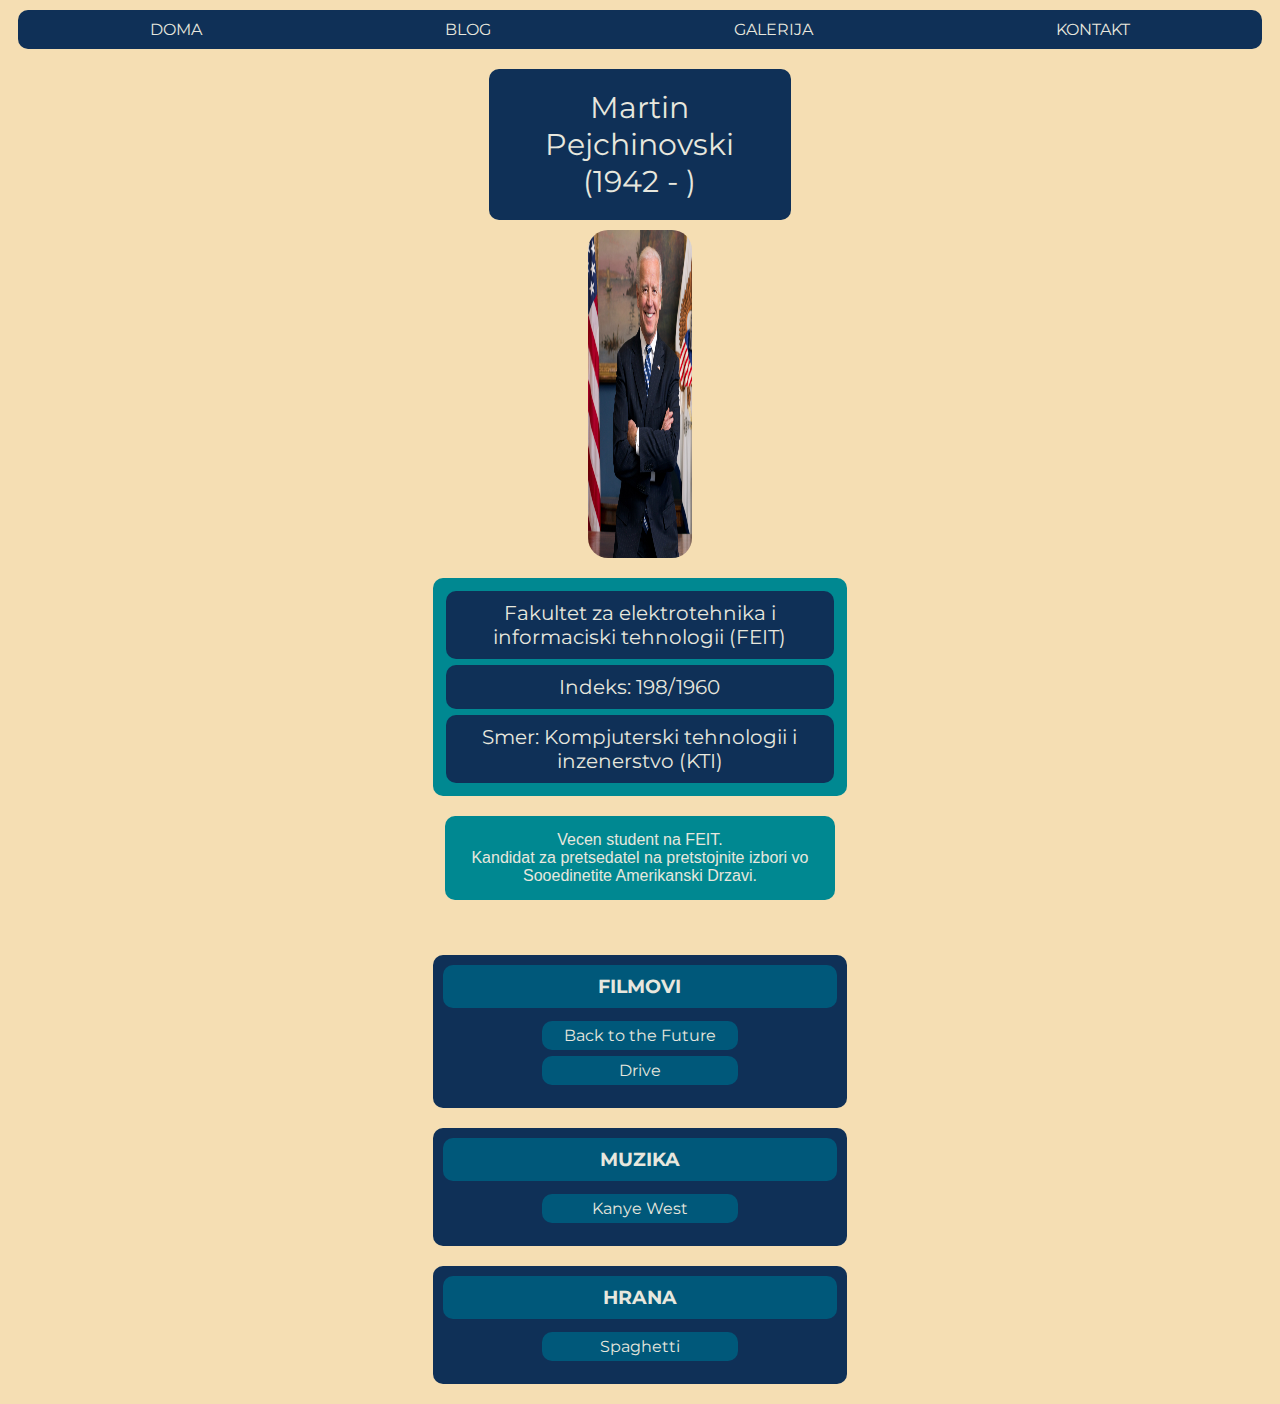
==== index.html @ 0a4e28d9 "commit" ====
<html>

<head>
    <title>Doma</title>
    <link rel="stylesheet" href="style.css">
    <link href="https://fonts.googleapis.com/css2?family=Montserrat:wght@500&display=swap" rel="stylesheet">
</head>

<body>
    <header>
        <nav>
            <a href="index.html">
                <li>Doma</li>
            </a>
            <a href="blog.html">
                <li>Blog</li>
            </a>
            <a href="galerija.html">
                <li>Galerija</li>
            </a>
            <a href="kontakt.html">
                <li>Kontakt</li>
            </a>
        </nav>
    </header>
    <main class="main">
        <div class="main-center">
            <section id="cv">
                <div id="ime">
                    Martin Pejchinovski <br />
                    (1942 - )
                </div>
                <img src="images/joebiden.jpg" />
                <div id="edukacija">
                    <span class="infoText">
                        Fakultet za elektrotehnika i informaciski tehnologii (FEIT)
                    </span>
                    <span class="infoText">
                        Indeks: 198/1960
                    </span>
                    <span class="infoText">
                        Smer: Kompjuterski tehnologii i inzenerstvo (KTI)
                    </span>
                </div>
                <div id="interesenText">
                    <span class="infoText">
                        Vecen student na FEIT. <br />
                        Kandidat za pretsedatel na pretstojnite izbori vo
                        Sooedinetite
                        Amerikanski Drzavi.
                    </span>
                </div>
            </section>
            <section class="layout" id="omileni">
                <section id="filmovi">
                    <h3>
                        filmovi
                    </h3>
                    <a class="infoText" href="https://en.wikipedia.org/wiki/Back_to_the_Future">Back to the Future</a>
                    <span>Drive</span>
                </section>
                <section id="muzika">
                    <h3>
                        muzika
                    </h3>
                    <a class="infoText" href="https://en.wikipedia.org/wiki/Kanye_West">
                        Kanye West
                    </a>
                </section>
                <section id="hrana">
                    <h3>
                        Hrana
                    </h3>
                    <span>Spaghetti</span>
                </section>
            </section>
        </div>
    </main>
</body>

</html>
---- style.css ----
* {
    font-family: Verdana, Geneva, Tahoma, sans-serif;
}

body {
    background-color: wheat;
}

nav {
    display: flex;
    flex-direction: row;
    justify-content: space-around;
    background-color: #0f3057;
    padding: 10px;
    margin: 10px;
    border-radius: 10px;
}

li {
    list-style-type: none;
    font-family: 'Montserrat', sans-serif;
    text-transform: uppercase;
    color: #e7e7de;
}

a {
    text-decoration: none;
    color: inherit;
}

.main {
    display: grid;
    grid-template-areas: 'left center right';
    grid-template-columns: 20% 60% 20%;
    margin: 10px;
}

.main-center {
    grid-area: center;
    border-radius: 10px;
    display: flex;
    flex-direction: column;
    align-items: center;
    justify-content: space-around;
}

#cv {
    text-align: center;
    padding: 5px;
    display: flex;
    flex-direction: column;
    align-items: center;
    margin: 10px;
}

#ime {
    font-size: 30px;
    padding: 20px;
    color: e7e7de;
    background-color: #0f3057;
    margin: 10px;
    margin-top: -5px;
    border-radius: 10px;
    font-family: 'Montserrat', sans-serif;
    width: 40%;
}

.layout {
    border-radius: 10px;
    color: ff9642;
    display: flex;
    flex-direction: column;
    width: 100%;
    align-items: center;
}

.layout section {
    display: flex;
    text-align: center;
    flex-direction: column;
    background-color: #0f3057;
    color: #e7e7de;
    padding: 20px;
    margin: 10px;
    border-radius: 10px;
    width: 50%;
    align-items: center;
}

.layout section span {
    font-family: 'Montserrat', sans-serif;
    padding: 5px;
    margin: 3px;
    border-radius: 10px;
    width: 50%;
    background-color: #00587a;
}

.layout section a {
    font-family: 'Montserrat', sans-serif;
    padding: 5px;
    margin: 3px;
    border-radius: 10px;
    width: 50%;
    background-color: #00587a;
}

.infoText {
    color: #e7e7de;
}

h3 {
    bottom: 10px;
    position: relative;
    text-transform: uppercase;
    background-color: #00587a;
    border-radius: 10px;
    padding: 10px;
    margin: 0px;
    font-family: 'Montserrat', sans-serif;
    width: 100%;
}

#cv img {
    max-width: 40%;
    max-height: 40%;
    border-radius: 20px;
}

#edukacija {
    width: 60%;
    border-radius: 10px;
    display: flex;
    flex-direction: column;
    padding: 10px;
    margin: 20px;
    background-color: #008891;
}

#edukacija span {
    padding: 10px;
    font-family: Montserrat;
    font-size: 20px;
    margin: 3px;
    background-color: #0f3057;
    border-radius: 10px;
}

#email a {
    width: 100%;
}

#phoneNo span {
    width: 30%;
}

#interesenText {
    background-color: #008891;
    padding: 15px;
    border-radius: 10px;
    width: 55%;
}

#galerija {
    grid-area: center;
    display: flex;
    flex-wrap: wrap;
    flex-direction: column;
    margin: 10px;
    padding: 10px;
    overflow: hidden;
}

#galerija img {
    width: 250px;
    margin: 10px;
    height: 250px;
    border-radius: 10px;
}

.post {
    align-self: center;
    width: 300px;
    display: flex;
    flex-direction: column;
    margin: 3px;
    border-radius: 10px;
    border: 3px solid #0f3057;
}

.post input {
    align-self: center;
    width: 50%;
}

.post img {
    align-self: center;
}

.post button {
    width: 25%;
    align-self: center;
}

#date {
    font-size: 10px;
    align-self: center;
    padding: 10px;
}

#comment-section {
    display: flex;
    flex-direction: column;
    padding: 10px;
}

#com {
    align-self: center;
}
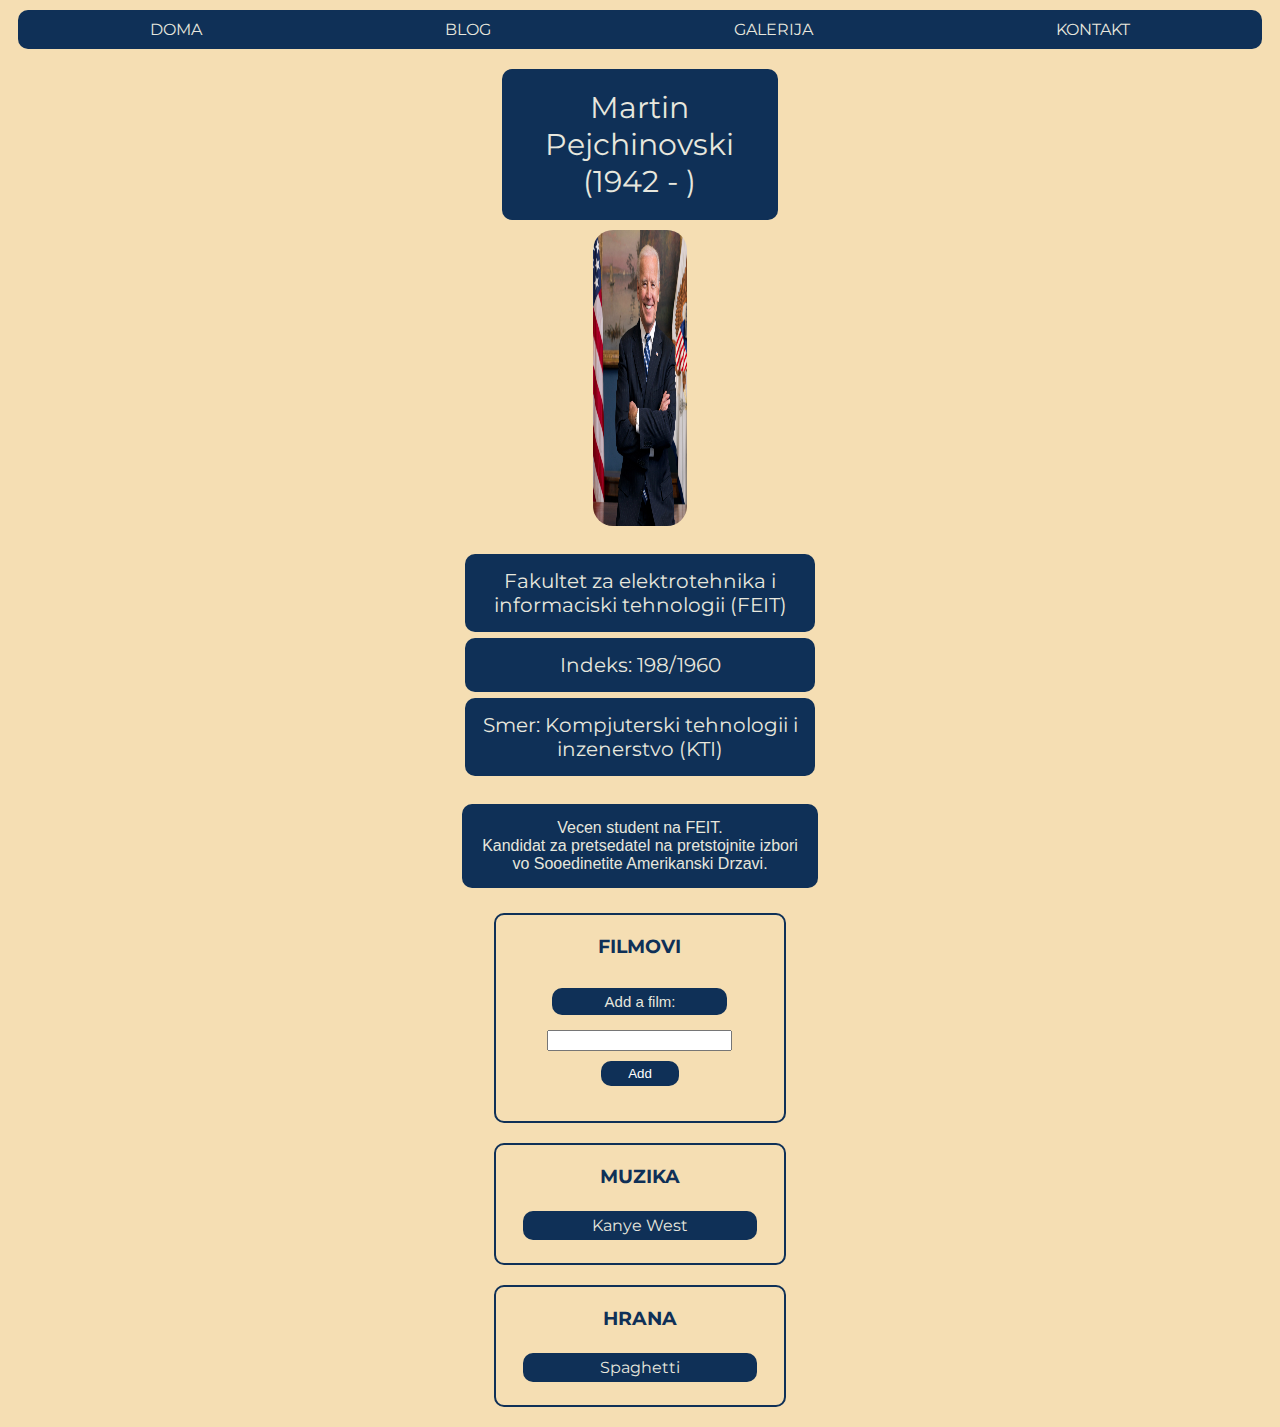
==== commit bbe6f523: "" ====
--- a/index.html
+++ b/index.html
@@ -3,6 +3,10 @@
 <head>
     <title>Doma</title>
     <link rel="stylesheet" href="style.css">
+    <script src="scripts/films.js">
+    </script>
+    <script src="scripts/config.js">
+    </script>
     <link href="https://fonts.googleapis.com/css2?family=Montserrat:wght@500&display=swap" rel="stylesheet">
 </head>
 
@@ -52,12 +56,17 @@
                 </div>
             </section>
             <section class="layout" id="omileni">
-                <section id="filmovi">
+                <section id="film-section">
                     <h3>
                         filmovi
                     </h3>
-                    <a class="infoText" href="https://en.wikipedia.org/wiki/Back_to_the_Future">Back to the Future</a>
-                    <span>Drive</span>
+                    <div id="add-film">
+                        <span>Add a film:</span>
+                        <input id="film-input" type="text" />
+                        <button id="film-submit">Add</button>
+                    </div>
+                    <div class="films">
+                    </div>
                 </section>
                 <section id="muzika">
                     <h3>
@@ -71,11 +80,13 @@
                     <h3>
                         Hrana
                     </h3>
-                    <span>Spaghetti</span>
+                    <a class="infoText" href="https://en.wikipedia.org/wiki/Spaghetti">
+                        Spaghetti
+                    </a>
                 </section>
             </section>
         </div>
     </main>
 </body>
 
-</html>+</html>
--- a/style.css
+++ b/style.css
@@ -31,7 +31,7 @@
 .main {
     display: grid;
     grid-template-areas: 'left center right';
-    grid-template-columns: 20% 60% 20%;
+    grid-template-columns: 25% 50% 25%;
     margin: 10px;
 }
 
@@ -78,22 +78,22 @@
     display: flex;
     text-align: center;
     flex-direction: column;
-    background-color: #0f3057;
     color: #e7e7de;
     padding: 20px;
     margin: 10px;
     border-radius: 10px;
-    width: 50%;
+    width: 40%;
     align-items: center;
-}
-
-.layout section span {
+    border: 2px solid #0f3057;;
+}
+
+.filmTitle {
     font-family: 'Montserrat', sans-serif;
-    padding: 5px;
-    margin: 3px;
-    border-radius: 10px;
-    width: 50%;
-    background-color: #00587a;
+    font-size: 20px;
+    padding: 5px;
+    margin: 10px;
+    border-radius: 10px;
+    width: 90%;
 }
 
 .layout section a {
@@ -101,8 +101,12 @@
     padding: 5px;
     margin: 3px;
     border-radius: 10px;
-    width: 50%;
-    background-color: #00587a;
+    width: 90%;
+    background-color: #0f3057;;
+}
+
+.layout section span {
+    background-color: #0f3057;
 }
 
 .infoText {
@@ -113,12 +117,12 @@
     bottom: 10px;
     position: relative;
     text-transform: uppercase;
-    background-color: #00587a;
     border-radius: 10px;
     padding: 10px;
     margin: 0px;
     font-family: 'Montserrat', sans-serif;
     width: 100%;
+    color: #0f3057;
 }
 
 #cv img {
@@ -132,13 +136,12 @@
     border-radius: 10px;
     display: flex;
     flex-direction: column;
-    padding: 10px;
-    margin: 20px;
-    background-color: #008891;
+    padding: 15px;
+    margin: 10px;
 }
 
 #edukacija span {
-    padding: 10px;
+    padding: 15px;
     font-family: Montserrat;
     font-size: 20px;
     margin: 3px;
@@ -155,7 +158,7 @@
 }
 
 #interesenText {
-    background-color: #008891;
+    background-color: #0f3057;
     padding: 15px;
     border-radius: 10px;
     width: 55%;
@@ -171,13 +174,6 @@
     overflow: hidden;
 }
 
-#galerija img {
-    width: 250px;
-    margin: 10px;
-    height: 250px;
-    border-radius: 10px;
-}
-
 .post {
     align-self: center;
     width: 300px;
@@ -195,6 +191,9 @@
 
 .post img {
     align-self: center;
+    width: 87%;
+    margin: 10px;
+    border-radius: 10px;
 }
 
 .post button {
@@ -216,4 +215,209 @@
 
 #com {
     align-self: center;
+}
+
+#comment-text {
+    word-wrap: break-word;
+    color: #0f3057;
+    font-size: 17px;
+    background-color: #0f3057;
+    color: white;
+    border-radius: 10px;
+    padding: 10px;
+    margin-bottom: 5px;
+}
+
+#comment-time,
+#comment-date {
+    font-size: 15px;
+}
+
+#comment {
+    border: 2px solid #0f3057;
+    padding: 5px;
+    border-radius: 10px;
+}
+
+#thumbs {
+    align-self: center;
+    display: flex;
+}
+
+#thumbs img {
+    width: 40px;
+    height: 40px;
+}
+
+#thumbs span {
+    align-self: center;
+}
+
+#post-text-input {
+    width: 80%;
+    margin-bottom: 10px;
+    padding: 10px;
+    border-radius: 5px;
+    font-size: 16px;
+}
+
+#post-submit {
+    margin-bottom: 10px;
+}
+
+#blog-posts {
+    display: flex;
+    flex-direction: column;
+    border-radius: 10px;
+    width: 80%;
+    padding: 5px;
+}
+
+#blog-post {
+    border-radius: 10px;
+    border: 3px solid #0f3057;
+    width: 90%;
+    align-self: center;
+    margin: 10px;
+    padding: 15px;
+    display: flex;
+    flex-direction: column;
+}
+
+#post-text {
+    background-color: #0f3057;
+    color: beige;
+    padding: 10px;
+    border-radius: 5px;
+    margin-bottom: 6px;
+    word-wrap: break-word;
+}
+
+#post-date,
+#post-time {
+    font-size: 15px;
+}
+
+#post-user {
+    word-wrap: break-word;
+    margin-bottom: 5px;
+    color: #0f3057;
+}
+
+.main-left {
+    grid-area: left;
+    padding: 8px;
+}
+
+.sidebar {
+    height: 100%;
+    border-radius: 5px;
+    padding: 3px;
+}
+
+.sidebar-entry {
+    border: 3px solid #0f3057;
+    height: 60px;
+    padding: 10px;
+    display: grid;
+    width: 65%;
+    grid-template-areas: 'left right';
+    grid-template-columns: 60px;
+    margin: 5px;
+    border-radius: 5px;
+}
+
+.image-thumbnail-wrapper {
+    grid-area: left;
+    background-color: red;
+    height: 60px;
+    width: 60px;
+    align-self: flex-start;
+}
+
+.image-thumbnail-wrapper img {
+    height: 100%;
+    width: 100%;
+    border-radius: 5px;
+}
+
+.image-preview-info {
+    align-self: flex-start;
+    position: relative;
+    bottom: 6px;
+    padding: 5px;
+    margin-left: 3px;
+}
+
+.image-preview-info span {
+    color: #0f3057;
+}
+
+.film {
+    width: 100%;
+    display: flex;
+    flex-direction: column;
+    align-items: center;
+    align-self: center;
+    border-radius: 10px;
+    margin-bottom: 10px;
+}
+
+.film img {
+    width: 50%;
+    border-radius: 10px;
+}
+
+.film-overview {
+    width: 90%;
+    font-size: 13px;
+    padding: 15px;
+    color: #0f3057;
+    font-weight: bold;
+}
+
+#add-film {
+    display: flex;
+    flex-direction: column;
+    margin-bottom: 10px;
+}
+
+#add-film input {
+    margin: 5px;
+}
+
+#add-film button {
+    width: 40%;
+    align-self: center;
+    margin: 5px;
+    background-color: #0f3057;
+    color: white;
+    border: none;
+    border-radius: 10px;
+    padding: 5px;
+}
+
+#add-film span {
+    padding: 5px;
+    font-size: 15px;
+    border-radius: 10px;
+    margin: 10px;
+}
+
+.films {
+    width: 100%;
+    align-self: center;
+}
+
+.removebtn {
+    background-color: #0f3057;
+    color: white;
+    padding: 6px;
+    padding-bottom: 8px;
+    border-radius: 10px;
+    font-size: 10px;
+}
+
+button:hover {
+    cursor: pointer;
 }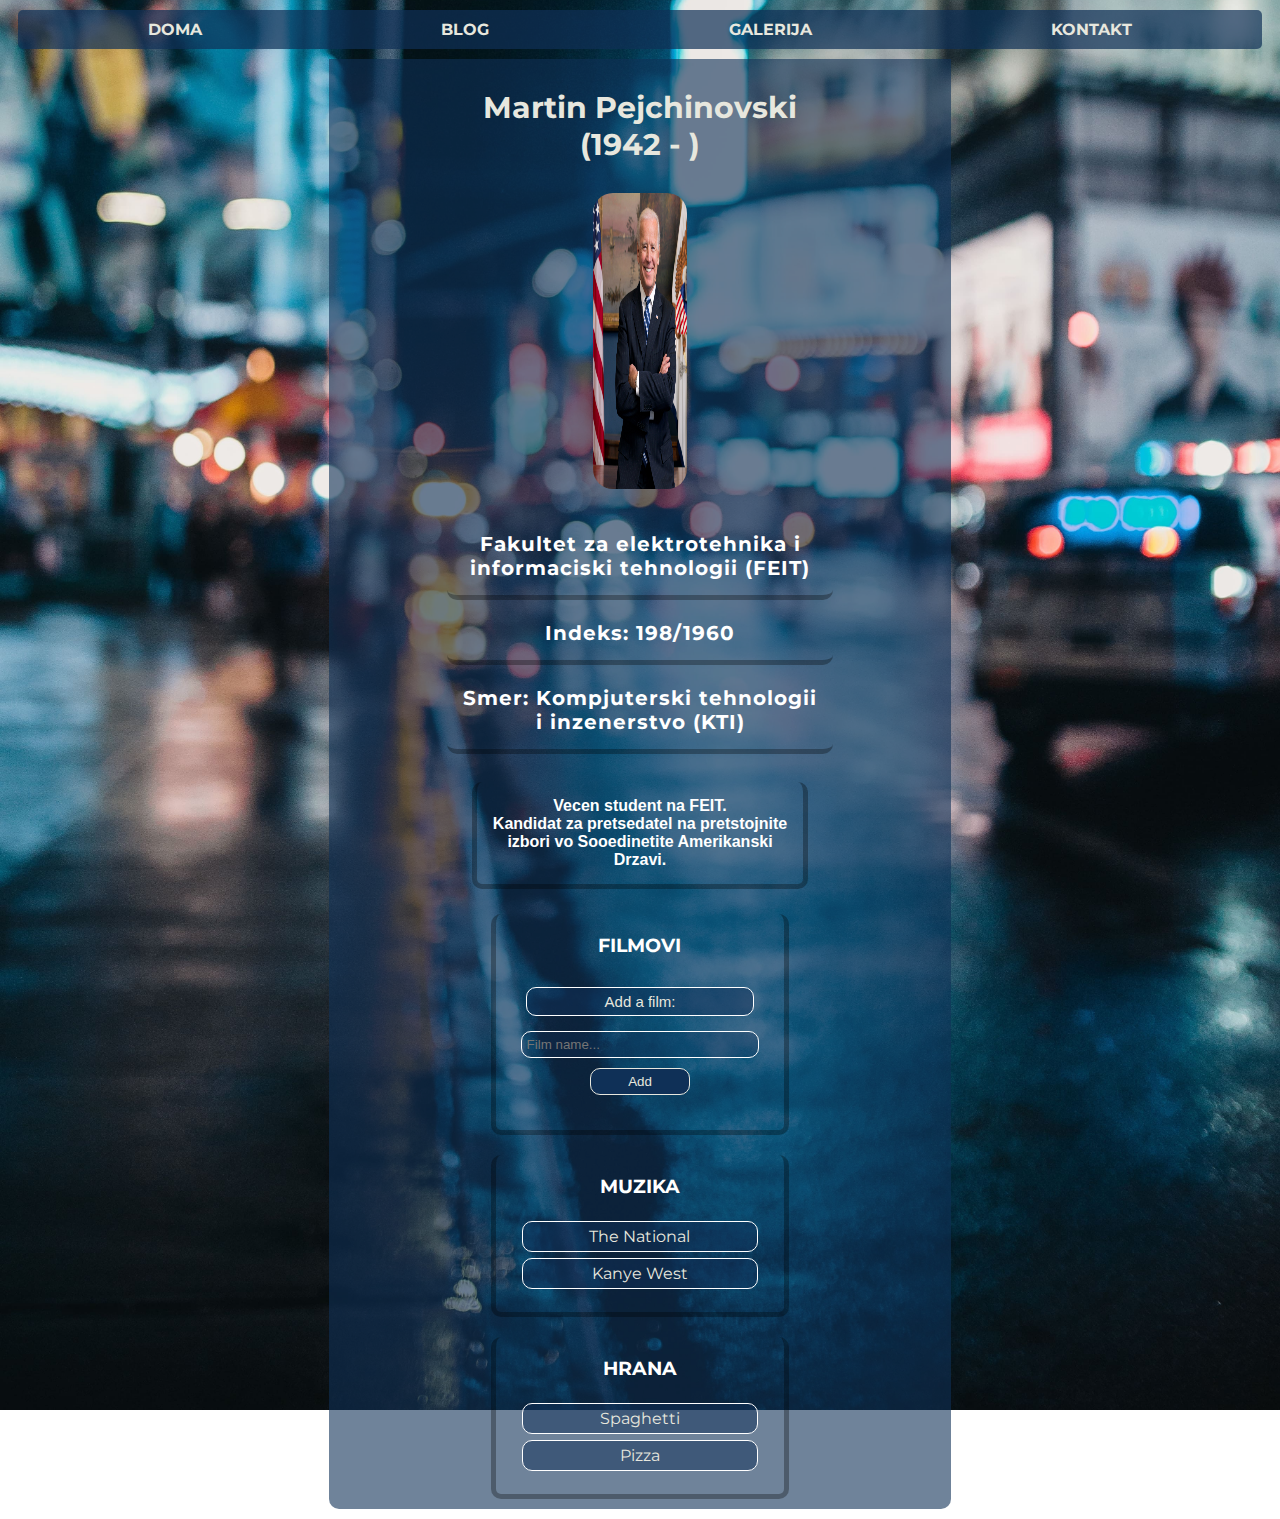
==== commit 06057b64: "" ====
--- a/index.html
+++ b/index.html
@@ -47,7 +47,7 @@
                     </span>
                 </div>
                 <div id="interesenText">
-                    <span class="infoText">
+                    <span>
                         Vecen student na FEIT. <br />
                         Kandidat za pretsedatel na pretstojnite izbori vo
                         Sooedinetite
@@ -62,7 +62,7 @@
                     </h3>
                     <div id="add-film">
                         <span>Add a film:</span>
-                        <input id="film-input" type="text" />
+                        <input id="film-input" type="text" placeholder="Film name..." />
                         <button id="film-submit">Add</button>
                     </div>
                     <div class="films">
@@ -72,6 +72,9 @@
                     <h3>
                         muzika
                     </h3>
+                    <a class="infoText" href="https://en.wikipedia.org/wiki/The_National_(band)">
+                        The National
+                    </a>
                     <a class="infoText" href="https://en.wikipedia.org/wiki/Kanye_West">
                         Kanye West
                     </a>
@@ -83,6 +86,9 @@
                     <a class="infoText" href="https://en.wikipedia.org/wiki/Spaghetti">
                         Spaghetti
                     </a>
+                    <a class="infoText" href="https://en.wikipedia.org/wiki/Pizza">
+                        Pizza
+                    </a>
                 </section>
             </section>
         </div>
--- a/style.css
+++ b/style.css
@@ -3,17 +3,19 @@
 }
 
 body {
-    background-color: wheat;
+    background: url("images/background.jpg") no-repeat fixed center;
+    background-size: cover;
 }
 
 nav {
     display: flex;
     flex-direction: row;
     justify-content: space-around;
-    background-color: #0f3057;
-    padding: 10px;
-    margin: 10px;
-    border-radius: 10px;
+    font-weight: bold;
+    padding: 10px;
+    margin: 10px;
+    background-color: rgba(15, 48, 87, 0.7);
+    border-radius: 5px;
 }
 
 li {
@@ -37,11 +39,12 @@
 
 .main-center {
     grid-area: center;
-    border-radius: 10px;
+    border-radius: 0px 0px 10px 10px;
     display: flex;
     flex-direction: column;
     align-items: center;
     justify-content: space-around;
+    background-color: rgba(15, 48, 87, 0.6);
 }
 
 #cv {
@@ -57,17 +60,17 @@
     font-size: 30px;
     padding: 20px;
     color: e7e7de;
-    background-color: #0f3057;
     margin: 10px;
     margin-top: -5px;
     border-radius: 10px;
     font-family: 'Montserrat', sans-serif;
-    width: 40%;
+    width: 100%;
+    font-weight: bold;
 }
 
 .layout {
     border-radius: 10px;
-    color: ff9642;
+    color: #ff9642;
     display: flex;
     flex-direction: column;
     width: 100%;
@@ -83,8 +86,9 @@
     margin: 10px;
     border-radius: 10px;
     width: 40%;
-    align-items: center;
-    border: 2px solid #0f3057;;
+    border-bottom: 5px solid rgba(1,1,1,0.3);
+    border-right: 5px solid rgba(1,1,1,0.3);
+    border-left: 5px solid rgba(1,1,1,0.3);
 }
 
 .filmTitle {
@@ -94,6 +98,7 @@
     margin: 10px;
     border-radius: 10px;
     width: 90%;
+    border: 1px solid white;
 }
 
 .layout section a {
@@ -102,15 +107,23 @@
     margin: 3px;
     border-radius: 10px;
     width: 90%;
-    background-color: #0f3057;;
+    background-color:rgba(15, 48, 87, 0.5);
+    border: 1px solid white;
 }
 
 .layout section span {
-    background-color: #0f3057;
+    background-color:rgba(15, 48, 87, 0.5);
+    border: 1px solid white;
+    border-radius: 10px;
+    padding: 5px;
+    padding-left: 20px;
+    padding-right: 20px;
+
 }
 
 .infoText {
-    color: #e7e7de;
+    width: 100%;
+    align-self: center;
 }
 
 h3 {
@@ -122,7 +135,8 @@
     margin: 0px;
     font-family: 'Montserrat', sans-serif;
     width: 100%;
-    color: #0f3057;
+    color: white;
+    align-self: center;
 }
 
 #cv img {
@@ -138,6 +152,8 @@
     flex-direction: column;
     padding: 15px;
     margin: 10px;
+    align-self: center;
+    font-weight: bold;
 }
 
 #edukacija span {
@@ -145,7 +161,9 @@
     font-family: Montserrat;
     font-size: 20px;
     margin: 3px;
-    background-color: #0f3057;
+    color: white;
+    border-bottom: 5px solid rgba(1,1,1,0.3);
+    letter-spacing: 1px;
     border-radius: 10px;
 }
 
@@ -158,10 +176,15 @@
 }
 
 #interesenText {
-    background-color: #0f3057;
     padding: 15px;
     border-radius: 10px;
-    width: 55%;
+    width: 50%;
+    color: white;
+    align-self: center;
+    font-weight: bold;
+    border-bottom: 5px solid rgba(1,1,1,0.3);
+    border-right: 5px solid rgba(1,1,1,0.3);
+    border-left: 5px solid rgba(1,1,1,0.3);
 }
 
 #galerija {
@@ -175,13 +198,14 @@
 }
 
 .post {
+    background-color:  rgba(15, 48, 87, 0.6);;
     align-self: center;
     width: 300px;
     display: flex;
     flex-direction: column;
-    margin: 3px;
-    border-radius: 10px;
-    border: 3px solid #0f3057;
+    margin: 10px;
+    border-radius: 10px;
+    border: 3px solid rgba(255,255,255,1);
 }
 
 .post input {
@@ -226,16 +250,18 @@
     border-radius: 10px;
     padding: 10px;
     margin-bottom: 5px;
+    border: 1px solid white;
 }
 
 #comment-time,
 #comment-date {
-    font-size: 15px;
+    font-size: 10px;
+    color: white;
 }
 
 #comment {
-    border: 2px solid #0f3057;
-    padding: 5px;
+    border: 1px solid white;
+    padding: 10px;
     border-radius: 10px;
 }
 
@@ -275,19 +301,21 @@
 
 #blog-post {
     border-radius: 10px;
-    border: 3px solid #0f3057;
+    border: 1px solid white;
     width: 90%;
     align-self: center;
     margin: 10px;
     padding: 15px;
     display: flex;
     flex-direction: column;
+    background-color: rgba(15, 48, 87, 0.6);
 }
 
 #post-text {
     background-color: #0f3057;
-    color: beige;
-    padding: 10px;
+    color: white;
+    padding: 10px;
+    border: 1px solid white;
     border-radius: 5px;
     margin-bottom: 6px;
     word-wrap: break-word;
@@ -296,12 +324,13 @@
 #post-date,
 #post-time {
     font-size: 15px;
+    color: white;
 }
 
 #post-user {
     word-wrap: break-word;
     margin-bottom: 5px;
-    color: #0f3057;
+    color: white;
 }
 
 .main-left {
@@ -313,10 +342,10 @@
     height: 100%;
     border-radius: 5px;
     padding: 3px;
+    color: white;
 }
 
 .sidebar-entry {
-    border: 3px solid #0f3057;
     height: 60px;
     padding: 10px;
     display: grid;
@@ -325,6 +354,8 @@
     grid-template-columns: 60px;
     margin: 5px;
     border-radius: 5px;
+    color: white;
+    background-color: rgba(15, 48, 87, 0.7);
 }
 
 .image-thumbnail-wrapper {
@@ -350,7 +381,7 @@
 }
 
 .image-preview-info span {
-    color: #0f3057;
+    color: white;
 }
 
 .film {
@@ -372,7 +403,7 @@
     width: 90%;
     font-size: 13px;
     padding: 15px;
-    color: #0f3057;
+    color: white;
     font-weight: bold;
 }
 
@@ -384,6 +415,7 @@
 
 #add-film input {
     margin: 5px;
+    border: 1px solid white;
 }
 
 #add-film button {
@@ -391,8 +423,8 @@
     align-self: center;
     margin: 5px;
     background-color: #0f3057;
-    color: white;
-    border: none;
+    color: #e7e7de;
+    border: 1px solid #e7e7de;
     border-radius: 10px;
     padding: 5px;
 }
@@ -402,6 +434,8 @@
     font-size: 15px;
     border-radius: 10px;
     margin: 10px;
+    color: #e7e7de;
+    border: 1px solid white;
 }
 
 .films {
@@ -416,8 +450,39 @@
     padding-bottom: 8px;
     border-radius: 10px;
     font-size: 10px;
+    border: 1px solid white;
 }
 
 button:hover {
     cursor: pointer;
+}
+
+#film-input {
+    background-color: rgba(15, 48, 87, 0.3);
+    border: 1px solid black;
+    border-radius: 10px;
+    color: white;
+    padding: 5px;
+}
+
+#thumbs {
+    color: white;
+}
+
+#com {
+    color: white;
+}
+
+#input-image {
+    position: relative;
+    top: 20px;
+    color: white;
+}
+
+#gallery-center {
+    background-color: rgba(15, 48, 87, 0);
+}
+
+#blog-center {
+    background-color: rgba(15, 48, 87, 0);
 }